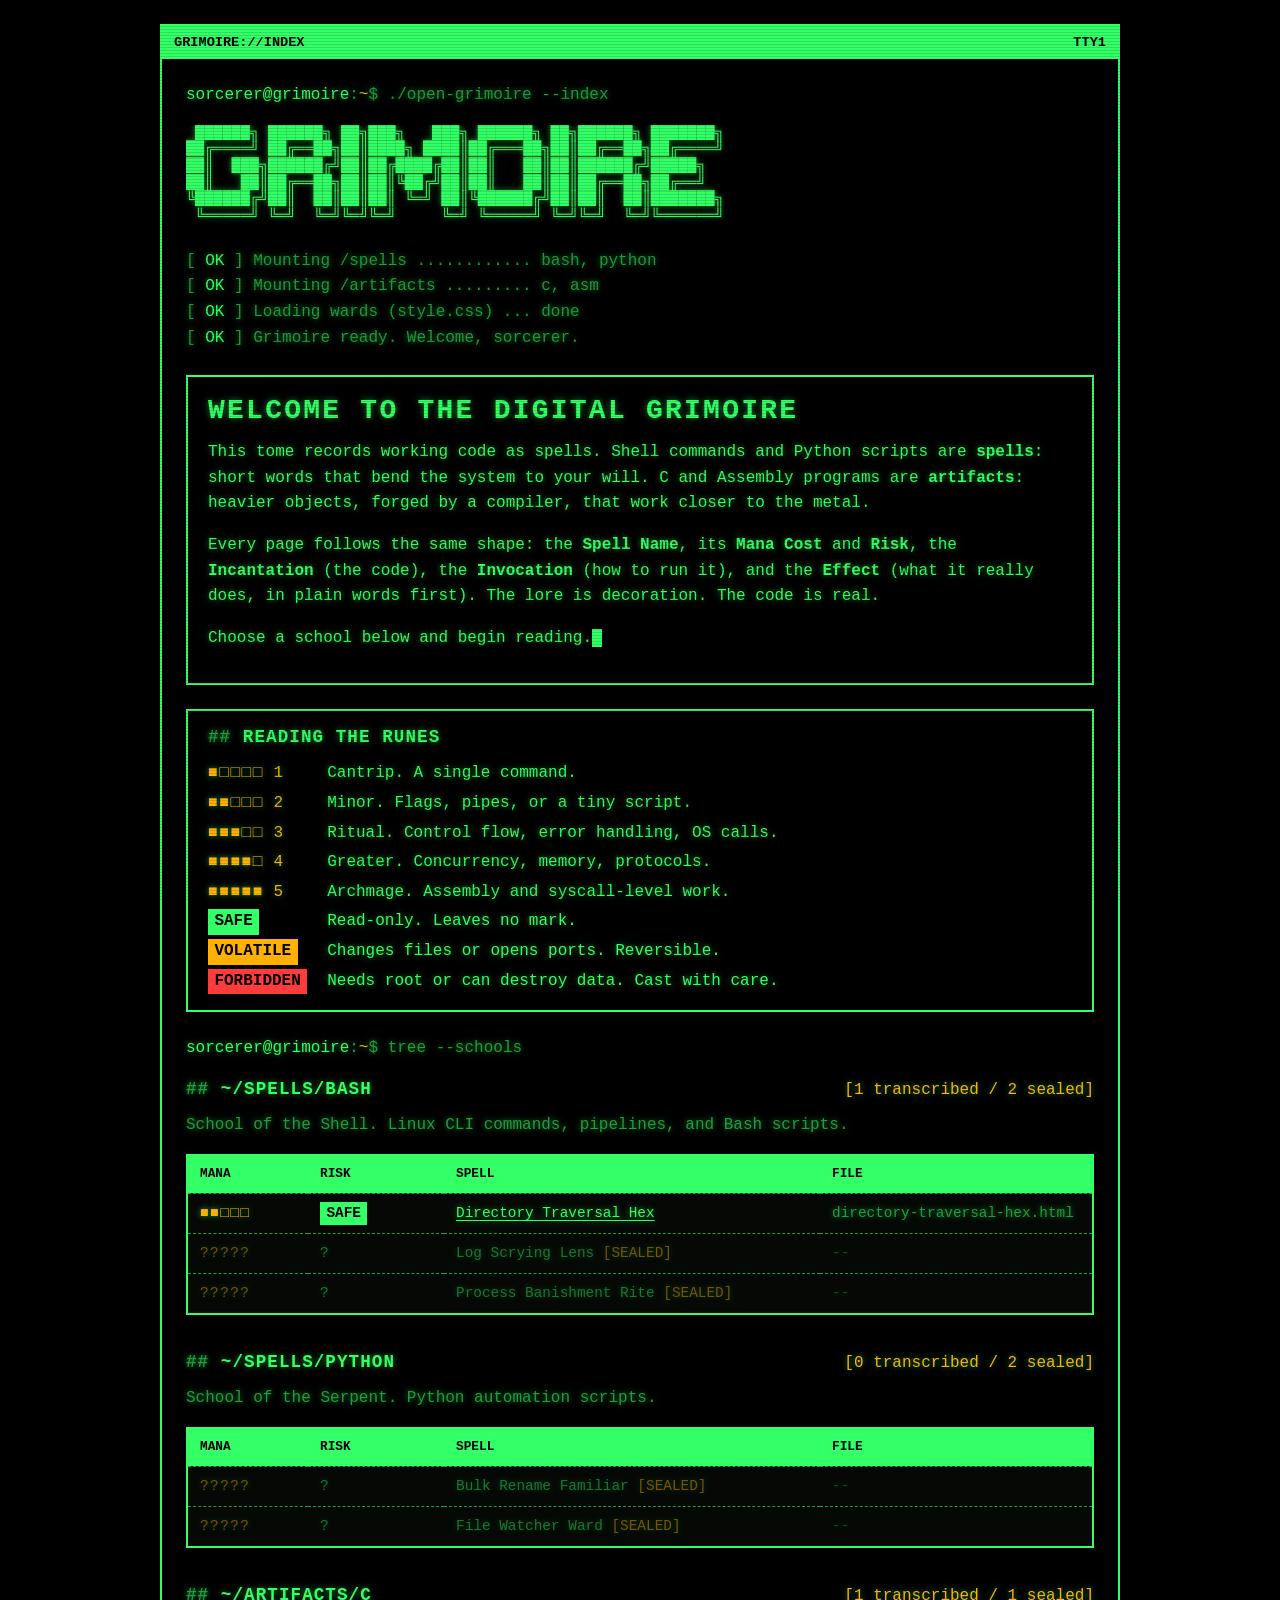
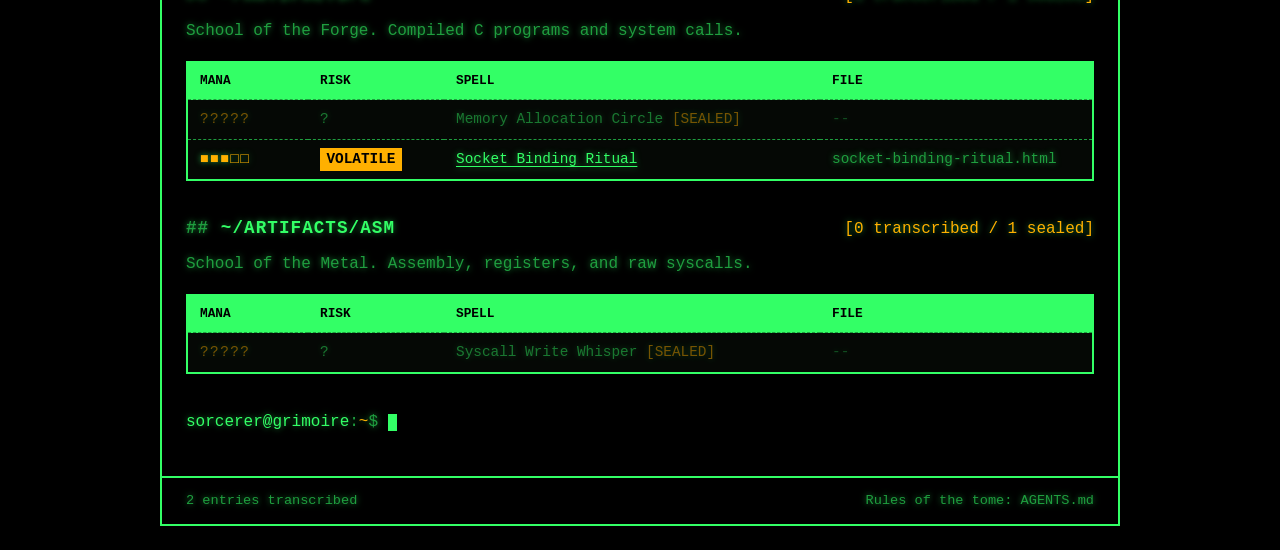
==== index.html @ 39c19d3b "Initial grimoire: AGENTS.md, index, two example entries" ====
<!DOCTYPE html>
<html lang="en">
<head>
  <meta charset="UTF-8">
  <meta name="viewport" content="width=device-width, initial-scale=1.0">
  <meta name="description" content="The Digital Grimoire: a terminal-styled library of Linux CLI commands, Python scripts, and C / Assembly snippets, written as spells and artifacts.">
  <title>The Index :: Digital Grimoire</title>
  <link rel="stylesheet" href="style.css">
</head>
<body>
  <div class="terminal">
    <div class="titlebar"><span>grimoire://index</span><span>tty1</span></div>

    <main class="screen">
      <p class="prompt"><span class="user">sorcerer@grimoire</span>:<span class="path">~</span>$ ./open-grimoire --index</p>

<pre class="banner" aria-label="Grimoire"> ██████╗ ██████╗ ██╗███╗   ███╗ ██████╗ ██╗██████╗ ███████╗
██╔════╝ ██╔══██╗██║████╗ ████║██╔═══██╗██║██╔══██╗██╔════╝
██║  ███╗██████╔╝██║██╔████╔██║██║   ██║██║██████╔╝█████╗
██║   ██║██╔══██╗██║██║╚██╔╝██║██║   ██║██║██╔══██╗██╔══╝
╚██████╔╝██║  ██║██║██║ ╚═╝ ██║╚██████╔╝██║██║  ██║███████╗
 ╚═════╝ ╚═╝  ╚═╝╚═╝╚═╝     ╚═╝ ╚═════╝ ╚═╝╚═╝  ╚═╝╚══════╝</pre>

      <ul class="boot-log" aria-label="Boot sequence">
        <li>[<span class="ok"> OK </span>] Mounting /spells ............ bash, python</li>
        <li>[<span class="ok"> OK </span>] Mounting /artifacts ......... c, asm</li>
        <li>[<span class="ok"> OK </span>] Loading wards (style.css) ... done</li>
        <li>[<span class="ok"> OK </span>] Grimoire ready. Welcome, sorcerer.</li>
      </ul>

      <section class="panel" aria-labelledby="welcome-heading">
        <h1 id="welcome-heading">Welcome to the Digital Grimoire</h1>
        <p>This tome records working code as spells. Shell commands and Python scripts are <strong>spells</strong>: short words that bend the system to your will. C and Assembly programs are <strong>artifacts</strong>: heavier objects, forged by a compiler, that work closer to the metal.</p>
        <p>Every page follows the same shape: the <strong>Spell Name</strong>, its <strong>Mana Cost</strong> and <strong>Risk</strong>, the <strong>Incantation</strong> (the code), the <strong>Invocation</strong> (how to run it), and the <strong>Effect</strong> (what it really does, in plain words first). The lore is decoration. The code is real.</p>
        <p>Choose a school below and begin reading.<span class="cursor" aria-hidden="true"></span></p>
      </section>

      <section class="panel" aria-labelledby="legend-heading">
        <h2 id="legend-heading">Reading the Runes</h2>
        <dl class="legend">
          <dt><span class="mana">■□□□□</span> 1</dt><dd>Cantrip. A single command.</dd>
          <dt><span class="mana">■■□□□</span> 2</dt><dd>Minor. Flags, pipes, or a tiny script.</dd>
          <dt><span class="mana">■■■□□</span> 3</dt><dd>Ritual. Control flow, error handling, OS calls.</dd>
          <dt><span class="mana">■■■■□</span> 4</dt><dd>Greater. Concurrency, memory, protocols.</dd>
          <dt><span class="mana">■■■■■</span> 5</dt><dd>Archmage. Assembly and syscall-level work.</dd>
          <dt><span class="risk risk-safe">SAFE</span></dt><dd>Read-only. Leaves no mark.</dd>
          <dt><span class="risk risk-volatile">VOLATILE</span></dt><dd>Changes files or opens ports. Reversible.</dd>
          <dt><span class="risk risk-forbidden">FORBIDDEN</span></dt><dd>Needs root or can destroy data. Cast with care.</dd>
        </dl>
      </section>

      <p class="prompt"><span class="user">sorcerer@grimoire</span>:<span class="path">~</span>$ tree --schools</p>

      <!-- ===================== SPELLS / BASH ===================== -->
      <section class="school" id="school-bash" aria-labelledby="h-bash">
        <div class="school-header">
          <h2 id="h-bash">~/spells/bash</h2>
          <span class="count">[1 transcribed / 2 sealed]</span>
        </div>
        <p class="school-desc">School of the Shell. Linux CLI commands, pipelines, and Bash scripts.</p>
        <div class="table-wrap">
          <table class="spell-table">
            <thead>
              <tr><th scope="col">Mana</th><th scope="col">Risk</th><th scope="col">Spell</th><th scope="col">File</th></tr>
            </thead>
            <tbody>
              <tr>
                <td class="col-mana"><span class="mana" aria-label="Mana cost 2 of 5">■■□□□</span></td>
                <td class="col-risk"><span class="risk risk-safe">SAFE</span></td>
                <td class="col-name"><a href="spells/bash/directory-traversal-hex.html">Directory Traversal Hex</a></td>
                <td class="col-file">directory-traversal-hex.html</td>
              </tr>
              <tr class="sealed">
                <td class="col-mana"><span class="mana">?????</span></td>
                <td class="col-risk">?</td>
                <td class="col-name">Log Scrying Lens</td>
                <td class="col-file">--</td>
              </tr>
              <tr class="sealed">
                <td class="col-mana"><span class="mana">?????</span></td>
                <td class="col-risk">?</td>
                <td class="col-name">Process Banishment Rite</td>
                <td class="col-file">--</td>
              </tr>
            </tbody>
          </table>
        </div>
      </section>

      <!-- ===================== SPELLS / PYTHON ===================== -->
      <section class="school" id="school-python" aria-labelledby="h-python">
        <div class="school-header">
          <h2 id="h-python">~/spells/python</h2>
          <span class="count">[0 transcribed / 2 sealed]</span>
        </div>
        <p class="school-desc">School of the Serpent. Python automation scripts.</p>
        <div class="table-wrap">
          <table class="spell-table">
            <thead>
              <tr><th scope="col">Mana</th><th scope="col">Risk</th><th scope="col">Spell</th><th scope="col">File</th></tr>
            </thead>
            <tbody>
              <tr class="sealed">
                <td class="col-mana"><span class="mana">?????</span></td>
                <td class="col-risk">?</td>
                <td class="col-name">Bulk Rename Familiar</td>
                <td class="col-file">--</td>
              </tr>
              <tr class="sealed">
                <td class="col-mana"><span class="mana">?????</span></td>
                <td class="col-risk">?</td>
                <td class="col-name">File Watcher Ward</td>
                <td class="col-file">--</td>
              </tr>
            </tbody>
          </table>
        </div>
      </section>

      <!-- ===================== ARTIFACTS / C ===================== -->
      <section class="school" id="school-c" aria-labelledby="h-c">
        <div class="school-header">
          <h2 id="h-c">~/artifacts/c</h2>
          <span class="count">[1 transcribed / 1 sealed]</span>
        </div>
        <p class="school-desc">School of the Forge. Compiled C programs and system calls.</p>
        <div class="table-wrap">
          <table class="spell-table">
            <thead>
              <tr><th scope="col">Mana</th><th scope="col">Risk</th><th scope="col">Spell</th><th scope="col">File</th></tr>
            </thead>
            <tbody>
              <tr class="sealed">
                <td class="col-mana"><span class="mana">?????</span></td>
                <td class="col-risk">?</td>
                <td class="col-name">Memory Allocation Circle</td>
                <td class="col-file">--</td>
              </tr>
              <tr>
                <td class="col-mana"><span class="mana" aria-label="Mana cost 3 of 5">■■■□□</span></td>
                <td class="col-risk"><span class="risk risk-volatile">VOLATILE</span></td>
                <td class="col-name"><a href="artifacts/c/socket-binding-ritual.html">Socket Binding Ritual</a></td>
                <td class="col-file">socket-binding-ritual.html</td>
              </tr>
            </tbody>
          </table>
        </div>
      </section>

      <!-- ===================== ARTIFACTS / ASM ===================== -->
      <section class="school" id="school-asm" aria-labelledby="h-asm">
        <div class="school-header">
          <h2 id="h-asm">~/artifacts/asm</h2>
          <span class="count">[0 transcribed / 1 sealed]</span>
        </div>
        <p class="school-desc">School of the Metal. Assembly, registers, and raw syscalls.</p>
        <div class="table-wrap">
          <table class="spell-table">
            <thead>
              <tr><th scope="col">Mana</th><th scope="col">Risk</th><th scope="col">Spell</th><th scope="col">File</th></tr>
            </thead>
            <tbody>
              <tr class="sealed">
                <td class="col-mana"><span class="mana">?????</span></td>
                <td class="col-risk">?</td>
                <td class="col-name">Syscall Write Whisper</td>
                <td class="col-file">--</td>
              </tr>
            </tbody>
          </table>
        </div>
      </section>

      <p class="prompt"><span class="user">sorcerer@grimoire</span>:<span class="path">~</span>$ <span class="cursor" aria-hidden="true"></span></p>
    </main>

    <footer class="site-footer">
      <span>2 entries transcribed</span>
      <span>Rules of the tome: AGENTS.md</span>
    </footer>
  </div>
</body>
</html>
---- style.css ----
/* ==========================================================================
   DIGITAL GRIMOIRE :: style.css
   The ONLY stylesheet for the whole site. Every page links to it.
   Rules for editing this file live in AGENTS.md (section 3).
   ========================================================================== */

/* ---------- 1. Design tokens (the only colors/sizes allowed) ------------- */
:root {
  --void:        #000000;  /* page background, pitch black            */
  --panel:       #050805;  /* code block and table background          */
  --phosphor:    #33ff66;  /* primary text, borders, links              */
  --phosphor-dim:#1f9e3f;  /* secondary text, paths, comments           */
  --amber:       #ffb000;  /* metadata labels, mana, warnings           */
  --blood:       #ff3b3b;  /* FORBIDDEN risk level only                 */
  --glow:        0 0 6px rgba(51, 255, 102, 0.55);

  --font-mono: "JetBrains Mono", "Fira Code", "Cascadia Code", ui-monospace,
               "SFMono-Regular", Menlo, Consolas, "Liberation Mono", monospace;
  --border: 2px solid var(--phosphor);
  --border-dashed: 1px dashed var(--phosphor-dim);
  --gap: 1.5rem;
  --max-width: 60rem;
}

/* ---------- 2. Base ------------------------------------------------------ */
*,
*::before,
*::after {
  box-sizing: border-box;
  border-radius: 0 !important; /* brutalist: no rounded corners, ever */
}

html { background: var(--void); }

body {
  margin: 0;
  min-height: 100vh;
  background: var(--void);
  color: var(--phosphor);
  font-family: var(--font-mono);
  font-size: 16px;
  line-height: 1.6;
  text-shadow: var(--glow);
}

/* CRT scanlines, purely decorative */
body::before {
  content: "";
  position: fixed;
  inset: 0;
  pointer-events: none;
  background: repeating-linear-gradient(
    to bottom,
    rgba(0, 0, 0, 0) 0px,
    rgba(0, 0, 0, 0) 2px,
    rgba(0, 0, 0, 0.25) 3px
  );
  z-index: 10;
}

::selection { background: var(--phosphor); color: var(--void); text-shadow: none; }

a { color: var(--phosphor); text-decoration: underline; text-underline-offset: 3px; }
a:hover,
a:focus-visible { background: var(--phosphor); color: var(--void); text-shadow: none; outline: none; }

h1, h2, h3 { font-weight: 700; line-height: 1.25; margin: 0 0 0.75rem; }
h1 { font-size: 1.75rem; text-transform: uppercase; letter-spacing: 0.08em; }
h2 { font-size: 1.1rem; text-transform: uppercase; letter-spacing: 0.06em; }
h2::before { content: "## "; color: var(--phosphor-dim); }
p { margin: 0 0 1rem; }

/* ---------- 3. Terminal frame ------------------------------------------- */
.terminal {
  max-width: var(--max-width);
  margin: var(--gap) auto;
  border: var(--border);
  background: var(--void);
}

.titlebar {
  display: flex;
  justify-content: space-between;
  gap: 1rem;
  padding: 0.35rem 0.75rem;
  background: var(--phosphor);
  color: var(--void);
  text-shadow: none;
  font-weight: 700;
  font-size: 0.85rem;
  text-transform: uppercase;
}

.screen { padding: var(--gap); }

.prompt { color: var(--phosphor-dim); margin-bottom: 1rem; overflow-wrap: anywhere; }
.prompt .user { color: var(--phosphor); }
.prompt .path { color: var(--amber); }

.back-link { display: inline-block; margin-bottom: var(--gap); }

.cursor {
  display: inline-block;
  width: 0.6em;
  height: 1.1em;
  vertical-align: text-bottom;
  background: var(--phosphor);
  animation: blink 1s steps(1) infinite;
}
@keyframes blink { 50% { opacity: 0; } }

/* ---------- 4. Index page ------------------------------------------------ */
.banner {
  margin: 0 0 var(--gap);
  overflow-x: auto;
  font-size: clamp(0.4rem, 1.6vw, 0.95rem);
  line-height: 1.1;
}

.boot-log { margin: 0 0 var(--gap); padding: 0; list-style: none; color: var(--phosphor-dim); }
.boot-log .ok { color: var(--phosphor); }

.panel {
  border: var(--border);
  padding: 1rem 1.25rem;
  margin-bottom: var(--gap);
}

.legend { display: grid; grid-template-columns: max-content 1fr; gap: 0.25rem 1.25rem; margin: 0; }
.legend dt { color: var(--amber); }
.legend dd { margin: 0; }

.school { margin-bottom: calc(var(--gap) * 1.5); }
.school-header { display: flex; justify-content: space-between; align-items: baseline; gap: 1rem; flex-wrap: wrap; }
.school-desc { color: var(--phosphor-dim); }
.count { color: var(--amber); }

.table-wrap { overflow-x: auto; border: var(--border); }

.spell-table { width: 100%; min-width: 44rem; table-layout: fixed; border-collapse: collapse; background: var(--panel); font-size: 0.9rem; }
.spell-table th:nth-child(1) { width: 7.5rem; }
.spell-table th:nth-child(2) { width: 8.5rem; }
.spell-table th:nth-child(4) { width: 17rem; }
.spell-table td { overflow: hidden; text-overflow: ellipsis; }
.spell-table th,
.spell-table td { padding: 0.5rem 0.75rem; text-align: left; white-space: nowrap; border-bottom: var(--border-dashed); }
.spell-table th { color: var(--void); background: var(--phosphor); text-shadow: none; text-transform: uppercase; font-size: 0.8rem; }
.spell-table tr:last-child td { border-bottom: none; }
.spell-table .col-file { color: var(--phosphor-dim); }
.spell-table tr.sealed { opacity: 0.45; }
.spell-table tr.sealed .col-name::after { content: " [SEALED]"; color: var(--amber); }

/* ---------- 5. Entry (spell / artifact) page ---------------------------- */
.entry .spell-name { border-bottom: var(--border); padding-bottom: 0.5rem; margin-bottom: var(--gap); }

.meta {
  display: grid;
  grid-template-columns: max-content 1fr;
  gap: 0.25rem 1.5rem;
  border: var(--border-dashed);
  padding: 0.75rem 1rem;
  margin: 0 0 var(--gap);
}
.meta dt { color: var(--amber); text-transform: uppercase; }
.meta dt::after { content: ":"; }
.meta dd { margin: 0; }

.entry section { margin-bottom: var(--gap); }

pre.code {
  margin: 0;
  padding: 1rem;
  overflow-x: auto;
  background: var(--panel);
  border: var(--border);
  border-left-width: 6px;
  font-size: 0.9rem;
  line-height: 1.5;
  tab-size: 4;
}
pre.code code { font-family: inherit; }

/* Small inline code (commands inside prose) */
p code, li code { color: var(--amber); }
p code::before, li code::before,
p code::after,  li code::after { content: "`"; color: var(--phosphor-dim); }

.side-effects { border: 2px solid var(--amber); padding: 1rem 1.25rem; }
.side-effects h2 { color: var(--amber); }
.side-effects ul { margin: 0; padding-left: 1.25rem; }

/* ---------- 6. Shared badges ------------------------------------------- */
.mana { color: var(--amber); letter-spacing: 0.1em; }

.risk { display: inline-block; padding: 0 0.4rem; font-weight: 700; text-shadow: none; }
.risk-safe      { color: var(--void); background: var(--phosphor); }
.risk-volatile  { color: var(--void); background: var(--amber); }
.risk-forbidden { color: var(--void); background: var(--blood); }

/* ---------- 7. Footer --------------------------------------------------- */
.site-footer {
  border-top: var(--border);
  padding: 0.75rem var(--gap);
  color: var(--phosphor-dim);
  font-size: 0.85rem;
  display: flex;
  justify-content: space-between;
  gap: 1rem;
  flex-wrap: wrap;
}

/* ---------- 8. Accessibility and small screens -------------------------- */
@media (prefers-reduced-motion: reduce) {
  .cursor { animation: none; }
}

@media (max-width: 640px) {
  body { font-size: 15px; }
  .terminal { margin: 0; border-left: none; border-right: none; }
  .screen { padding: 1rem; }
  h1 { font-size: 1.35rem; }
  .meta, .legend { grid-template-columns: 1fr; }
  .meta dd, .legend dd { margin-bottom: 0.5rem; }
}
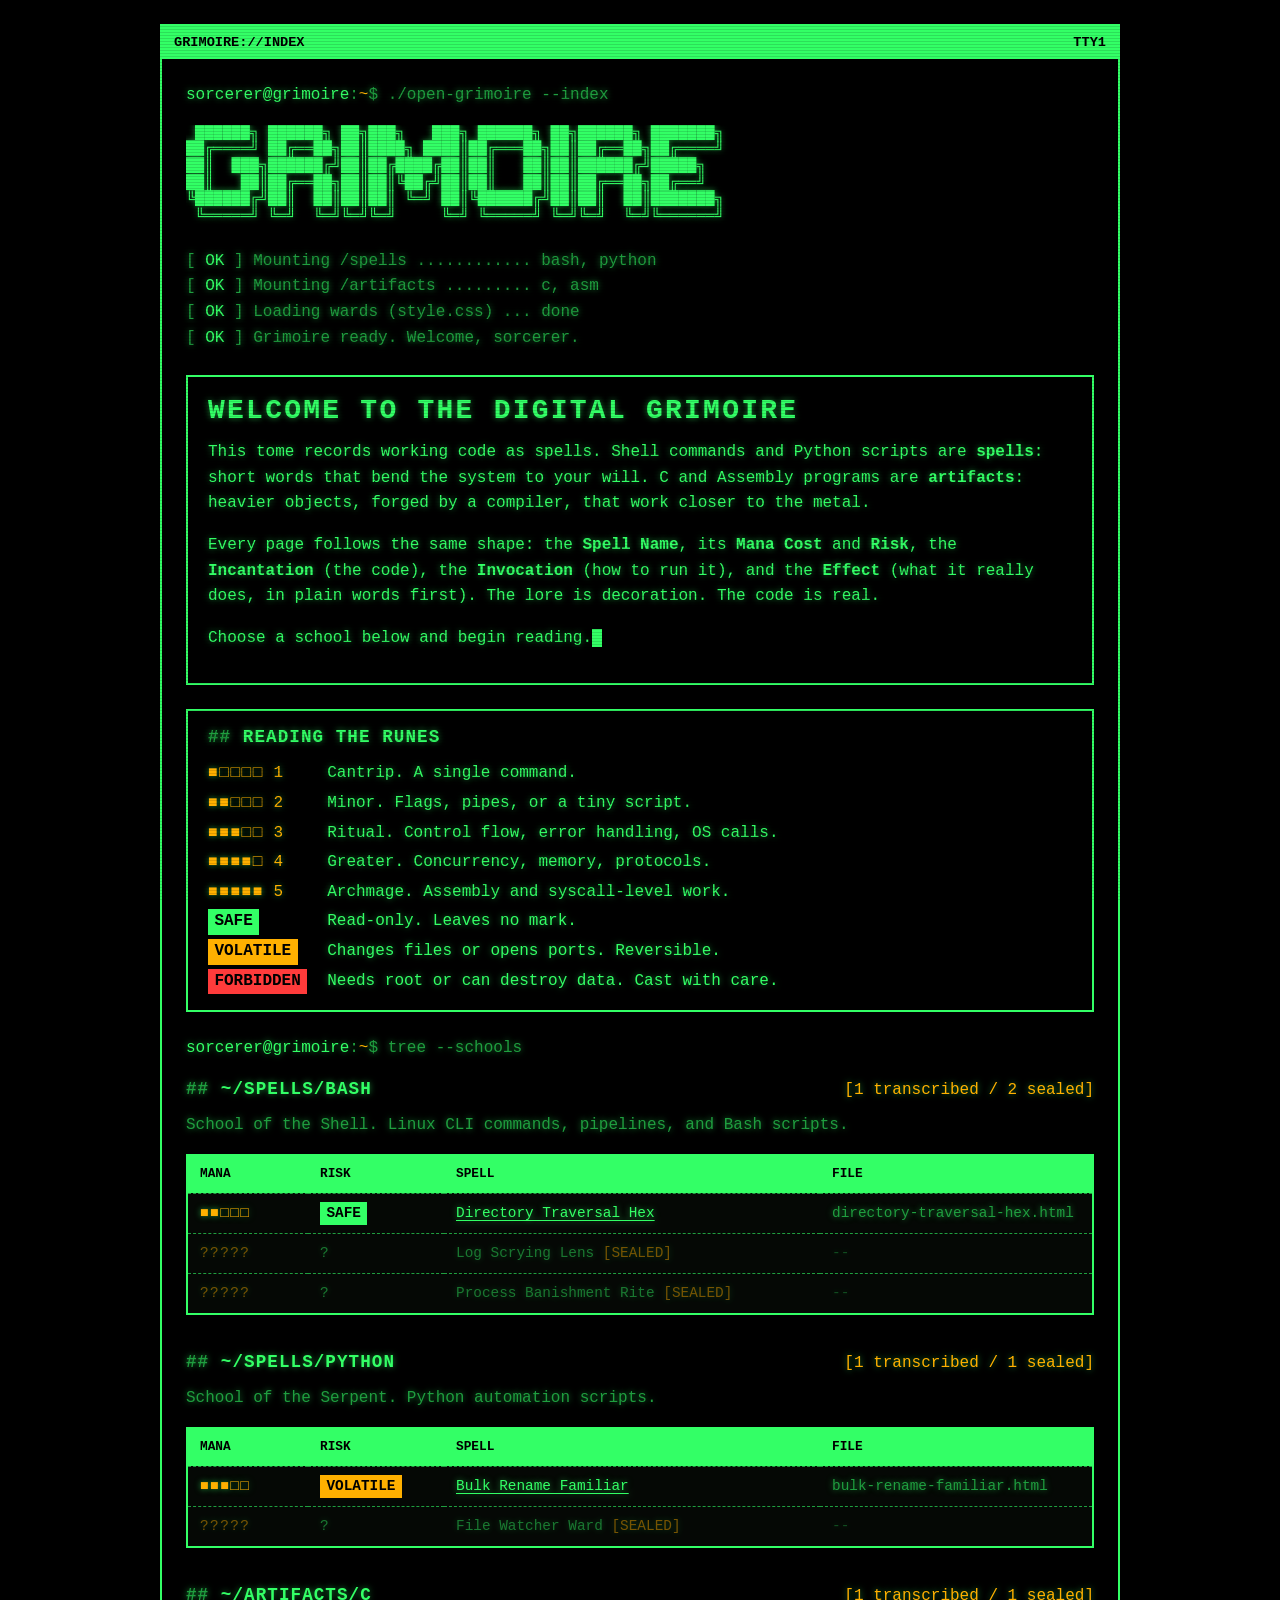
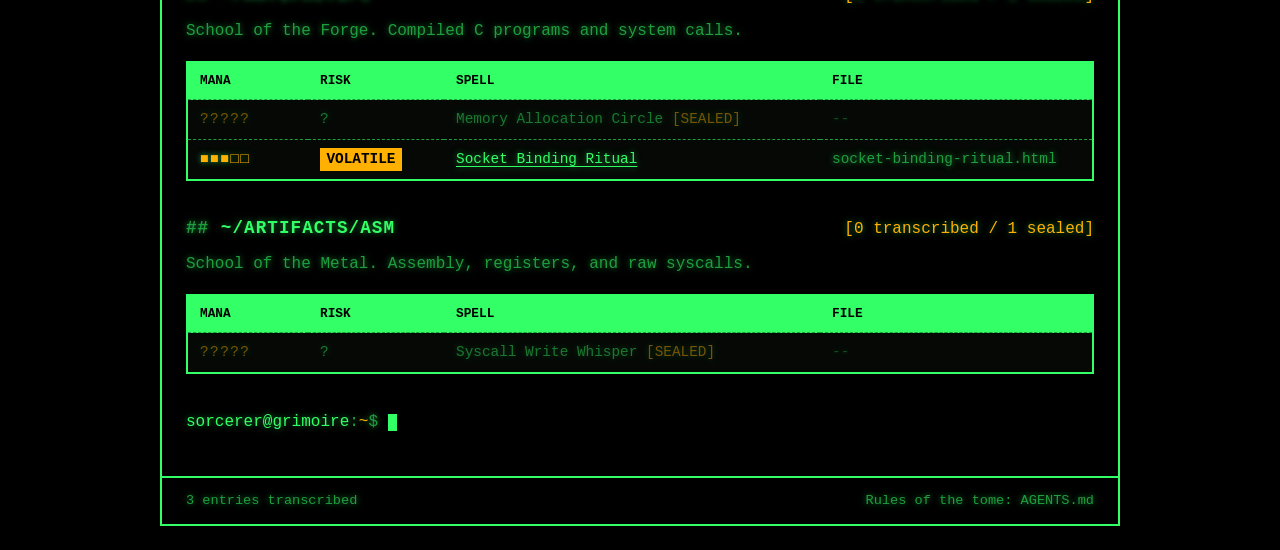
==== commit 8e337314: "Add Bulk Rename Familiar" ====
--- a/index.html
+++ b/index.html
@@ -91,7 +91,7 @@
       <section class="school" id="school-python" aria-labelledby="h-python">
         <div class="school-header">
           <h2 id="h-python">~/spells/python</h2>
-          <span class="count">[0 transcribed / 2 sealed]</span>
+          <span class="count">[1 transcribed / 1 sealed]</span>
         </div>
         <p class="school-desc">School of the Serpent. Python automation scripts.</p>
         <div class="table-wrap">
@@ -100,11 +100,11 @@
               <tr><th scope="col">Mana</th><th scope="col">Risk</th><th scope="col">Spell</th><th scope="col">File</th></tr>
             </thead>
             <tbody>
-              <tr class="sealed">
-                <td class="col-mana"><span class="mana">?????</span></td>
-                <td class="col-risk">?</td>
-                <td class="col-name">Bulk Rename Familiar</td>
-                <td class="col-file">--</td>
+              <tr>
+                <td class="col-mana"><span class="mana" aria-label="Mana cost 3 of 5">■■■□□</span></td>
+                <td class="col-risk"><span class="risk risk-volatile">VOLATILE</span></td>
+                <td class="col-name"><a href="spells/python/bulk-rename-familiar.html">Bulk Rename Familiar</a></td>
+                <td class="col-file">bulk-rename-familiar.html</td>
               </tr>
               <tr class="sealed">
                 <td class="col-mana"><span class="mana">?????</span></td>
@@ -175,7 +175,7 @@
     </main>
 
     <footer class="site-footer">
-      <span>2 entries transcribed</span>
+      <span>3 entries transcribed</span>
       <span>Rules of the tome: AGENTS.md</span>
     </footer>
   </div>
